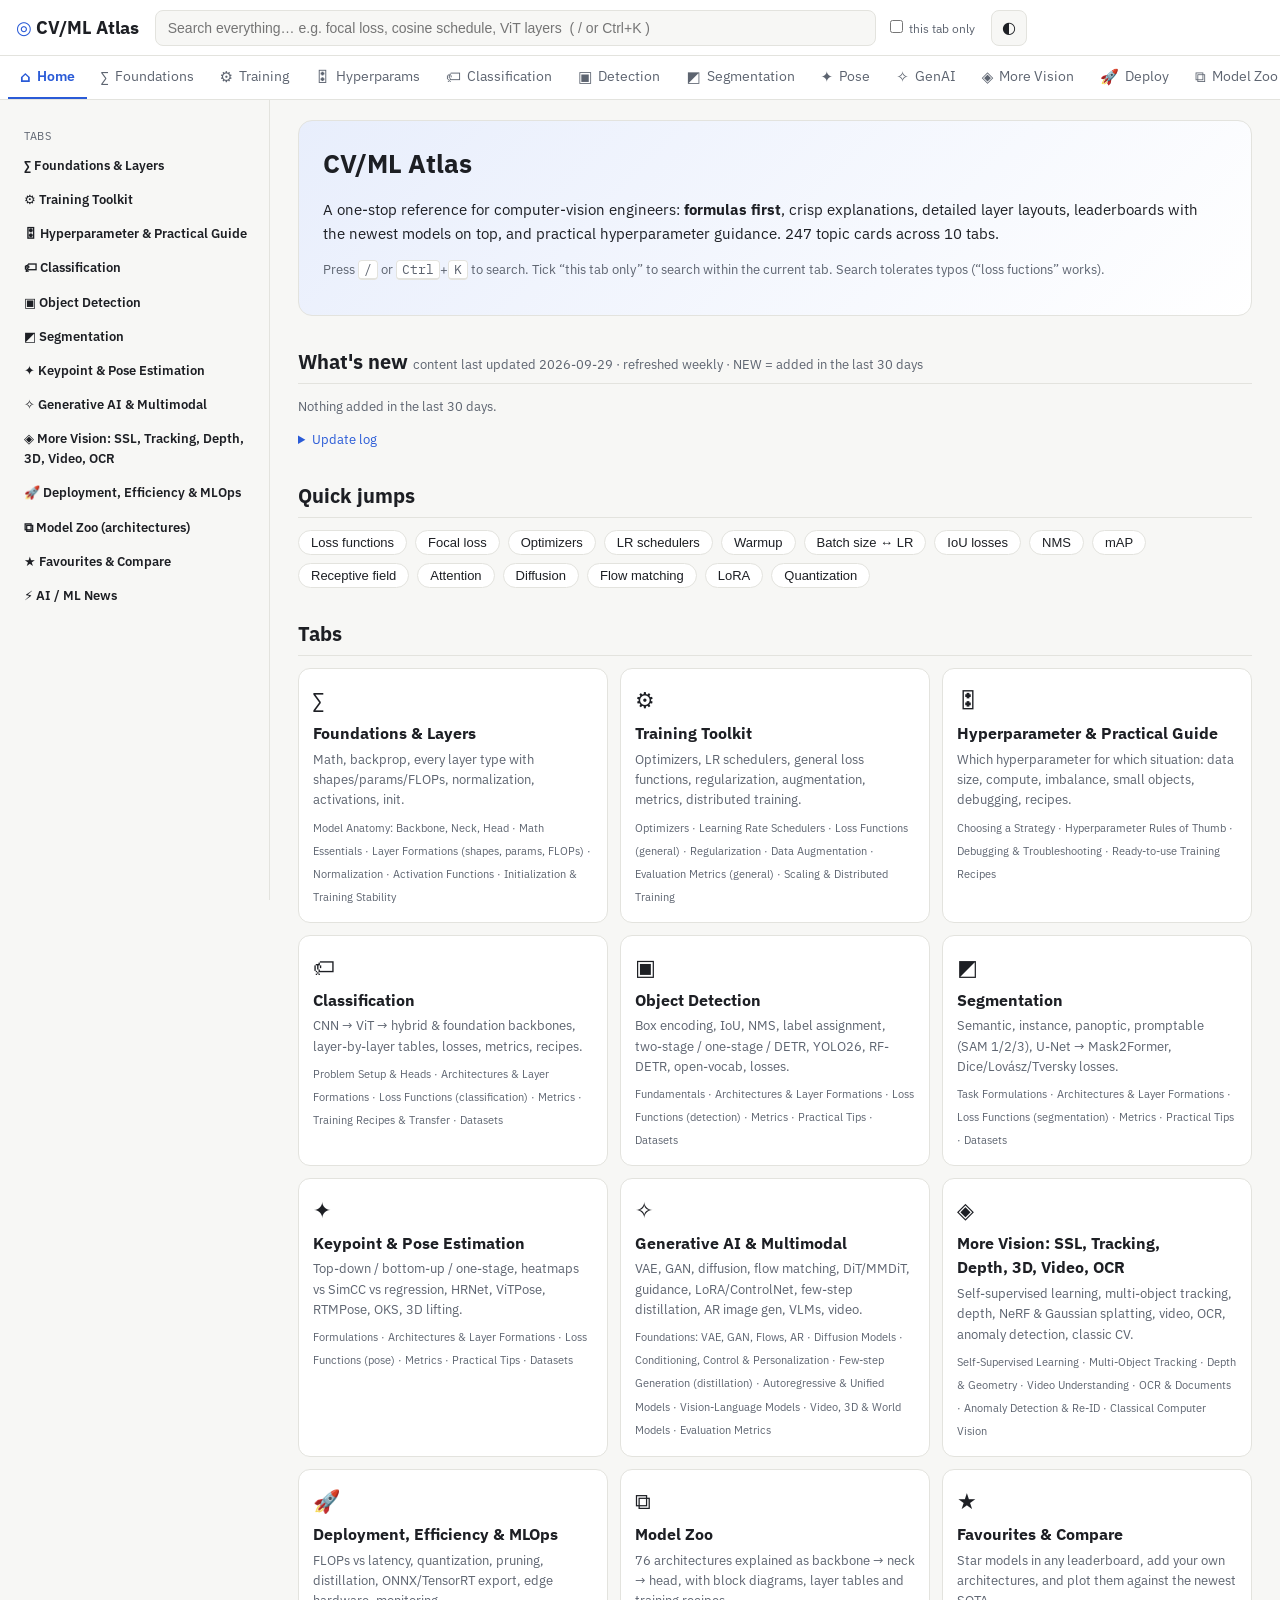
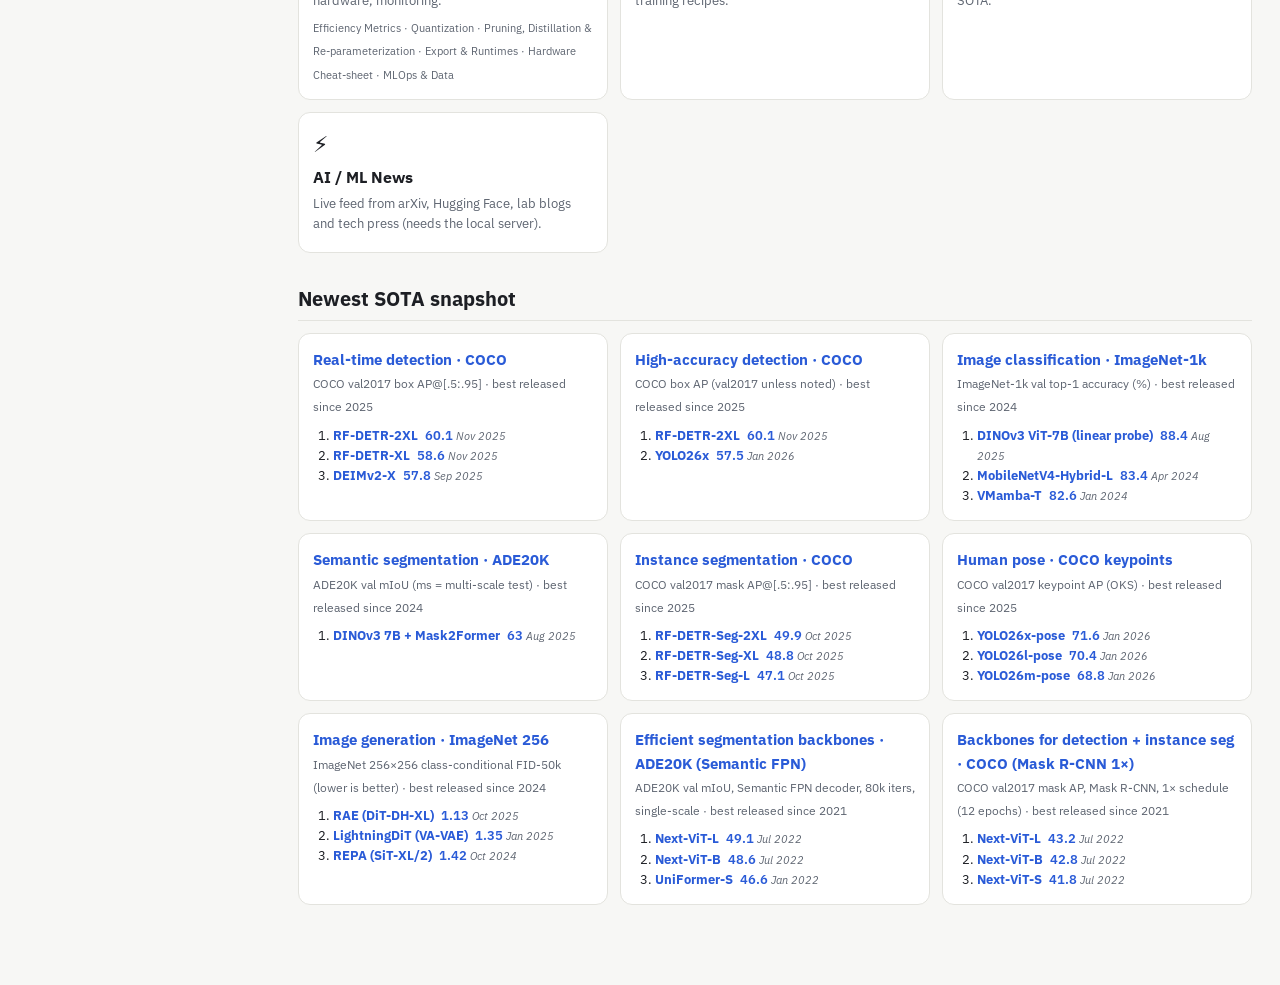
==== index.html @ bd0baba7 "Content update 202609290812" ====
<!doctype html>
<html lang="en">
<head>
<meta charset="utf-8">
<meta name="viewport" content="width=device-width, initial-scale=1">
<title>CV/ML Atlas</title>
<link rel="stylesheet" href="vendor/katex/katex.min.css">
<script defer src="vendor/katex/katex.min.js"></script>
<script defer src="vendor/katex/contrib/auto-render.min.js"></script>
<link rel="stylesheet" href="https://fonts.googleapis.com/css2?family=IBM+Plex+Mono:wght@400;500&family=IBM+Plex+Sans:wght@400;500;600;700&display=swap">
<link rel="stylesheet" href="css/style.css">
</head>
<body>
<header class="topbar">
  <button id="menuBtn" class="iconbtn menubtn" aria-label="Show sections" title="Sections">☰</button>
  <a class="brand" href="#/home"><span class="logo">◎</span> CV/ML Atlas</a>
  <div class="searchwrap">
    <input id="q" type="search" autocomplete="off" placeholder="Search everything… e.g. focal loss, cosine schedule, ViT layers  ( / or Ctrl+K )">
    <label class="scope"><input type="checkbox" id="scopeTab"> this tab only</label>
    <div id="results" class="results hidden"></div>
  </div>
  <button id="themeBtn" class="iconbtn" title="Toggle theme">◐</button>
</header>
<nav id="tabs" class="tabs"></nav>
<div class="layout">
  <aside id="toc" class="toc"></aside>
  <main id="main" class="main"></main>
</div>

<!-- content (order = tab order) -->
<script>window.CV_CONTENT_VERSION = "202609290812";</script>
<script src="js/core.js"></script>
<script src="data/foundations.js"></script>
<script src="data/training.js"></script>
<script src="data/hparams.js"></script>
<script src="data/classification.js"></script>
<script src="data/detection.js"></script>
<script src="data/segmentation.js"></script>
<script src="data/pose.js"></script>
<script src="data/genai.js"></script>
<script src="data/vision_plus.js"></script>
<script src="data/deploy.js"></script>
<script src="data/benchmarks.js"></script>
<script src="data/benchmarks_extra.js"></script>
<script src="data/arch_det.js"></script>
<script src="data/arch_seg.js"></script>
<script src="data/arch_cls.js"></script>
<script src="data/arch_pose.js"></script>
<script src="data/arch_gen.js"></script>
<script src="data/updates.js"></script>
<script src="data/news_snapshot.js"></script>
<script src="js/diagram.js"></script>
<script src="js/news_client.js"></script>
<script src="js/app.js"></script>
</body>
</html>
---- css/style.css ----
:root {
  --bg: #f7f7f5; --panel: #ffffff; --ink: #1d1f24; --muted: #5d6470; --line: #e3e3de;
  --accent: #2a5bd7; --accent-soft: #e8eefc; --gold: #c98a00; --gold-soft: #fff5d9;
  --green: #1f8a4c; --tip: #eef7f1; --tipline: #bfe0cb; --code: #f2f2ef; --flash: #fff1a8;
  --new: #2a5bd7; --old: #a9adb5; --cst: #b0428f;
  --topbar: 56px; --tabsh: 44px;
  --c-bb: #2a5bd7; --c-bb-soft: #eaf0ff; --c-nk: #1f8a4c; --c-nk-soft: #e7f6ed; --c-hd: #c2410c; --c-hd-soft: #fdeee4; --c-ot: #7c3aed; --c-ot-soft: #f1eafe;
}
@media (prefers-color-scheme: dark) {
  :root:not([data-theme="light"]) {
    color-scheme: dark;
    --bg: #111317; --panel: #191c21; --ink: #e6e7ea; --muted: #9aa1ad; --line: #2b2f37;
    --accent: #7ea2ff; --accent-soft: #1f2a44; --gold: #f2bf3a; --gold-soft: #3a3016;
    --green: #5fd18f; --tip: #15261c; --tipline: #264a34; --code: #22262d; --flash: #4a4212;
    --new: #5b82f0; --old: #5d6470; --cst: #e07cc4;
    --c-bb: #7ea2ff; --c-bb-soft: #1b2438; --c-nk: #5fd18f; --c-nk-soft: #15281d; --c-hd: #fb923c; --c-hd-soft: #2d1f14; --c-ot: #b794f6; --c-ot-soft: #251d36;
  }
}
:root[data-theme="dark"] {
  color-scheme: dark;
  --bg: #111317; --panel: #191c21; --ink: #e6e7ea; --muted: #9aa1ad; --line: #2b2f37;
  --accent: #7ea2ff; --accent-soft: #1f2a44; --gold: #f2bf3a; --gold-soft: #3a3016;
  --green: #5fd18f; --tip: #15261c; --tipline: #264a34; --code: #22262d; --flash: #4a4212;
  --new: #5b82f0; --old: #5d6470; --cst: #e07cc4;
  --c-bb: #7ea2ff; --c-bb-soft: #1b2438; --c-nk: #5fd18f; --c-nk-soft: #15281d; --c-hd: #fb923c; --c-hd-soft: #2d1f14; --c-ot: #b794f6; --c-ot-soft: #251d36;
}
* { box-sizing: border-box; }
html { scroll-padding-top: calc(var(--topbar) + var(--tabsh) + 12px); }
body { margin: 0; background: var(--bg); color: var(--ink); font: 15px/1.55 "IBM Plex Sans", system-ui, -apple-system, "Segoe UI", Roboto, sans-serif; }
h1, h2, h3 { text-wrap: balance; }
math { font-size: 1.08em; }
.f math[display="block"] { margin: 6px 0; overflow-x: auto; }
a { color: var(--accent); text-decoration: none; }
a:hover { text-decoration: underline; }
code, pre, kbd { font-family: "IBM Plex Mono", ui-monospace, "Cascadia Code", Consolas, monospace; font-size: 13px; }
td.num, .snap li span { font-variant-numeric: tabular-nums; }
kbd { border: 1px solid var(--line); border-bottom-width: 2px; border-radius: 4px; padding: 0 5px; background: var(--panel); }

/* top bar */
.topbar { position: sticky; top: env(safe-area-inset-top, 0px); z-index: 30; height: var(--topbar); display: flex; align-items: center; gap: 16px; padding: 0 16px; background: var(--panel); border-bottom: 1px solid var(--line); }
.brand { font-weight: 700; font-size: 18px; color: var(--ink); white-space: nowrap; }
.brand .logo { color: var(--accent); }
.searchwrap { position: relative; flex: 1; display: flex; align-items: center; gap: 10px; max-width: 820px; }
#q { flex: 1; height: 36px; padding: 0 12px; border: 1px solid var(--line); border-radius: 8px; background: var(--bg); color: var(--ink); font-size: 14px; }
#q:focus { outline: 2px solid var(--accent); border-color: transparent; }
.scope { font-size: 12px; color: var(--muted); white-space: nowrap; }
.iconbtn { border: 1px solid var(--line); background: var(--bg); color: var(--ink); border-radius: 8px; width: 36px; height: 36px; cursor: pointer; font-size: 16px; }
.results { position: absolute; top: 42px; left: 0; right: 0; max-height: 70vh; overflow: auto; background: var(--panel); border: 1px solid var(--line); border-radius: 10px; box-shadow: 0 12px 32px rgba(0,0,0,.18); z-index: 40; }
.hidden { display: none !important; }
.ritem { display: grid; grid-template-columns: 70px 1fr; column-gap: 10px; padding: 8px 12px; border-bottom: 1px solid var(--line); color: var(--ink); }
.ritem:hover, .ritem.sel { background: var(--accent-soft); text-decoration: none; }
.rkind { grid-row: span 3; font-size: 10px; text-transform: uppercase; letter-spacing: .05em; color: var(--muted); border: 1px solid var(--line); border-radius: 4px; height: 20px; display: flex; align-items: center; justify-content: center; margin-top: 2px; }
.k-section { color: var(--accent); border-color: var(--accent); }
.k-model, .k-board { color: var(--gold); border-color: var(--gold); }
.rtitle { font-weight: 600; }
.rpath { font-size: 12px; color: var(--muted); }
.rsnip { font-size: 12px; color: var(--muted); white-space: nowrap; overflow: hidden; text-overflow: ellipsis; }
.rnone { padding: 14px; color: var(--muted); }

/* tabs */
.tabs { position: sticky; top: var(--topbar); z-index: 20; display: flex; gap: 2px; overflow-x: auto; background: var(--panel); border-bottom: 1px solid var(--line); padding: 0 8px; height: var(--tabsh); align-items: stretch; scrollbar-width: thin; }
.tabs a { display: flex; align-items: center; gap: 6px; padding: 0 12px; color: var(--muted); white-space: nowrap; border-bottom: 2px solid transparent; font-size: 14px; }
.tabs a:hover { color: var(--ink); text-decoration: none; }
.tabs a.active { color: var(--accent); border-bottom-color: var(--accent); font-weight: 600; }
.ti { font-size: 15px; }

/* layout */
.layout { display: grid; grid-template-columns: 270px 1fr; }
.toc { position: sticky; top: calc(var(--topbar) + var(--tabsh)); height: calc(100vh - var(--topbar) - var(--tabsh)); overflow: auto; padding: 14px 10px 40px 16px; border-right: 1px solid var(--line); font-size: 13px; }
.toc a { display: block; padding: 3px 8px; border-radius: 6px; color: var(--muted); }
.toc a:hover { background: var(--accent-soft); text-decoration: none; color: var(--ink); }
.toc a.active { background: var(--accent-soft); color: var(--accent); }
.toc-sec { font-weight: 600; color: var(--ink) !important; margin-top: 8px; }
.toc-it { padding-left: 18px !important; }
.toc-h { font-size: 11px; text-transform: uppercase; letter-spacing: .06em; color: var(--muted); margin: 14px 8px 4px; }
.tabfilter { width: 100%; padding: 7px 10px; border: 1px solid var(--line); border-radius: 8px; background: var(--panel); color: var(--ink); margin-bottom: 6px; }
.main { padding: 20px 28px 80px; min-width: 0; max-width: 1400px; }
.hide { display: none !important; }

/* headings */
.tabhead h1, .hero h1 { margin: 0 0 6px; font-size: 26px; }
.tabhead p { color: var(--muted); max-width: 900px; margin: 0 0 10px; }
.sec h2, .board h2, .main > h2 { font-size: 20px; margin: 30px 0 12px; padding-bottom: 6px; border-bottom: 1px solid var(--line); }
.board h2 small { font-size: 12px; color: var(--muted); font-weight: 400; margin-left: 8px; }
.secintro { color: var(--muted); margin-top: -4px; }
.note { color: var(--muted); font-size: 13px; }

/* cards */
.cards { display: grid; grid-template-columns: repeat(auto-fill, minmax(460px, 1fr)); gap: 14px; }
.card { background: var(--panel); border: 1px solid var(--line); border-radius: 12px; padding: 14px 16px; min-width: 0; overflow: hidden; }
.card.wide { grid-column: 1 / -1; }
.k-arch { color: var(--c-ot); border-color: var(--c-ot); }
.card header { display: flex; align-items: center; gap: 8px; }
.card h3 { margin: 0; font-size: 16px; flex: 1; }
.plink { color: var(--muted); font-size: 13px; }
.star { background: none; border: none; cursor: pointer; font-size: 17px; color: var(--muted); padding: 0 2px; }
.star.on { color: var(--gold); }
.tags { margin: 6px 0 2px; display: flex; flex-wrap: wrap; gap: 4px; }
.tags span { font-size: 11px; padding: 1px 7px; border-radius: 10px; background: var(--accent-soft); color: var(--accent); }
.sum { margin: 8px 0; }
.f { overflow-x: auto; overflow-y: hidden; padding: 2px 0; }
.f .katex-display { margin: 6px 0; }
.body { font-size: 14px; }
.body ul, .body ol { padding-left: 20px; margin: 6px 0; }
.body p { margin: 6px 0; }
.tip { margin-top: 10px; background: var(--tip); border: 1px solid var(--tipline); border-radius: 8px; padding: 8px 10px; font-size: 13.5px; }
.tip b:first-child { color: var(--green); margin-right: 4px; }
details.code { margin-top: 10px; }
details.code summary { cursor: pointer; color: var(--accent); font-size: 13px; }
pre { background: var(--code); padding: 10px 12px; border-radius: 8px; overflow: auto; margin: 6px 0 0; }
.body code { background: var(--code); padding: 1px 4px; border-radius: 4px; }
.flash { animation: flash 2.2s ease-out; }
@keyframes flash { 0%, 30% { background: var(--flash); } 100% { background: inherit; } }
.card.flash { box-shadow: 0 0 0 2px var(--gold); }

/* tables */
.tblwrap { overflow-x: auto; margin: 8px 0; }
table { border-collapse: collapse; width: 100%; font-size: 13px; }
th, td { padding: 5px 8px; border-bottom: 1px solid var(--line); text-align: left; vertical-align: top; }
th { background: var(--code); font-weight: 600; white-space: nowrap; }
td.num, th.num { text-align: right; font-variant-numeric: tabular-nums; }
table.lb th[data-k] { cursor: pointer; user-select: none; }
table.lb th[data-dir="desc"]::after { content: " ▼"; font-size: 10px; }
table.lb th[data-dir="asc"]::after { content: " ▲"; font-size: 10px; }
table.lb, table.cmp { background: var(--panel); }
tr.fav td { background: var(--gold-soft); }
td.nt { color: var(--muted); font-size: 12px; min-width: 200px; }
.new { font-size: 10px; background: var(--new); color: #fff; border-radius: 4px; padding: 0 4px; vertical-align: 1px; }
.upd { font-size: 10px; background: var(--green); color: #fff; border-radius: 4px; padding: 0 4px; vertical-align: 2px; }
.card h3 .new { vertical-align: 2px; }
.cardfoot { margin-top: 8px; font-size: 11px; color: var(--muted); }
.nb { margin-left: 5px; background: var(--new); color: #fff; font-size: 10px; border-radius: 8px; padding: 0 5px; line-height: 15px; }
tr.isnew td:nth-child(2) { box-shadow: inset 3px 0 0 var(--new); }
.nowrap { white-space: nowrap; }
a.src { font-size: 12px; }
.fresh { list-style: none; padding: 0; margin: 6px 0; display: grid; gap: 4px; }
.fresh li { font-size: 14px; }
.fresh em, .log em { color: var(--muted); font-size: 12px; font-style: normal; margin-right: 4px; }
.fresh small { color: var(--muted); }
details.log summary { cursor: pointer; color: var(--accent); font-size: 13px; margin-top: 6px; }
.main > h2 small { font-weight: 400; }
.banner { position: fixed; left: 50%; transform: translateX(-50%); bottom: calc(16px + env(safe-area-inset-bottom, 0px)); z-index: 50;
  background: var(--panel); color: var(--ink); border: 1px solid var(--line); border-radius: 12px; box-shadow: 0 10px 30px rgba(0,0,0,.25);
  padding: 10px 14px; display: flex; gap: 10px; align-items: center; flex-wrap: wrap; max-width: calc(100% - 32px); font-size: 14px; }
.banner .btn { padding: 5px 12px; }
.banner[hidden] { display: none; }
/* diagrams */
.dgwrap { overflow-x: auto; margin: 10px 0; padding-bottom: 4px; }
.dgrow { display: flex; flex-wrap: wrap; gap: 18px; align-items: flex-start; }
.dgrow > div { overflow-x: auto; max-width: 100%; }
svg.dg { display: block; max-width: none; font-family: "IBM Plex Sans", system-ui, sans-serif; }
.dg-box { fill: var(--dg-fill); stroke: var(--dg-stroke); stroke-width: 1.4; }
.dg-blk { fill: var(--panel); stroke: var(--dg-stroke); stroke-width: 1; }
.dg-lab { font-size: 9.5px; font-weight: 700; letter-spacing: .08em; fill: var(--dg-stroke); }
.dg-t { font-size: 12.5px; font-weight: 600; fill: var(--ink); }
.dg-d { font-size: 11px; fill: var(--muted); }
.dg-b { font-size: 11px; fill: var(--ink); }
.dg-o { font-size: 10.5px; fill: var(--muted); font-style: italic; }
.dg-arrow, .dg-skip { stroke: var(--muted); stroke-width: 1.4; fill: none; }
.dg-skip { stroke-dasharray: 4 3; }
.dg-ah { fill: var(--muted); }
.dg-input, .dg-output { --dg-fill: var(--code); --dg-stroke: var(--muted); }
.dg-backbone { --dg-fill: var(--c-bb-soft); --dg-stroke: var(--c-bb); }
.dg-neck, .dg-encoder { --dg-fill: var(--c-nk-soft); --dg-stroke: var(--c-nk); }
.dg-head, .dg-decoder { --dg-fill: var(--c-hd-soft); --dg-stroke: var(--c-hd); }
.dg-other, .dg-loss { --dg-fill: var(--c-ot-soft); --dg-stroke: var(--c-ot); }
.dg-note { font-size: 12px; color: var(--muted); margin: 4px 0 0; max-width: 460px; }
.role { display: inline-block; font-size: 11px; font-weight: 700; letter-spacing: .05em; padding: 1px 7px; border-radius: 4px; color: #fff; }
.role.bb { background: var(--c-bb); } .role.nk { background: var(--c-nk); } .role.hd { background: var(--c-hd); } .role.ot { background: var(--c-ot); }

/* architecture pages */
.archhead { display: flex; flex-wrap: wrap; align-items: baseline; gap: 6px 14px; }
.archhead h1 { margin: 0; }
.archmeta { color: var(--muted); font-size: 13px; display: flex; flex-wrap: wrap; gap: 4px 14px; }
.anat { display: grid; grid-template-columns: repeat(auto-fit, minmax(220px, 1fr)); gap: 10px; margin: 14px 0; }
.anat div { background: var(--panel); border: 1px solid var(--line); border-radius: 10px; padding: 10px 12px; font-size: 13.5px; }
.anat div b { display: block; margin-bottom: 4px; }
.archsec { background: var(--panel); border: 1px solid var(--line); border-radius: 12px; padding: 4px 16px 12px; margin-top: 14px; }
.archsec h2 { font-size: 17px; margin: 12px 0 8px; border: none; padding: 0; }
.archsec p, .archsec li { max-width: 900px; }
.crumb { font-size: 13px; margin-bottom: 8px; display: inline-block; }
.zoo { display: grid; grid-template-columns: repeat(auto-fill, minmax(250px, 1fr)); gap: 10px; }
.zoo a { display: block; background: var(--panel); border: 1px solid var(--line); border-radius: 10px; padding: 10px 12px; color: var(--ink); }
.zoo a:hover { border-color: var(--accent); text-decoration: none; }
.zoo a small { color: var(--muted); display: block; font-size: 12px; }
.zoo a span { font-size: 12.5px; color: var(--muted); }
table.lb td a.mlink { color: var(--ink); text-decoration: underline; text-decoration-color: var(--line); text-underline-offset: 3px; }
table.lb td a.mlink:hover { color: var(--accent); text-decoration-color: var(--accent); }
details.gloss { font-size: 13px; margin: 6px 0 4px; }
details.gloss summary { cursor: pointer; color: var(--accent); }
details.gloss dl { display: grid; grid-template-columns: max-content 1fr; gap: 3px 12px; margin: 8px 0; }
details.gloss dt { font-weight: 600; }
details.gloss dd { margin: 0; color: var(--muted); }
.cst { font-size: 10px; background: var(--cst); color: #fff; border-radius: 4px; padding: 0 4px; }
.board { background: var(--panel); border: 1px solid var(--line); border-radius: 12px; padding: 0 14px 10px; margin-top: 16px; }
.board h2 { border: none; margin-top: 14px; }

/* home */
.hero { background: linear-gradient(135deg, var(--accent-soft), var(--panel)); border: 1px solid var(--line); border-radius: 14px; padding: 22px 24px; }
.hero p { max-width: 900px; }
.kbd { color: var(--muted); font-size: 13px; }
.grid { display: grid; grid-template-columns: repeat(auto-fill, minmax(260px, 1fr)); gap: 12px; }
.tile, .snap { display: block; background: var(--panel); border: 1px solid var(--line); border-radius: 12px; padding: 14px; color: var(--ink); }
.tile:hover { border-color: var(--accent); text-decoration: none; }
.tile .big { font-size: 22px; }
.tile h3 { margin: 4px 0; font-size: 16px; }
.tile p { margin: 4px 0; font-size: 13px; color: var(--muted); }
.tile small { font-size: 11px; color: var(--muted); }
.snap h4 { margin: 0; }
.snap small { color: var(--muted); font-size: 12px; }
.snap ol { margin: 8px 0 0; padding-left: 20px; font-size: 13px; }
.snap li span { color: var(--accent); font-weight: 600; margin-left: 4px; }
.snap li em { color: var(--muted); font-size: 11px; }
.chips { display: flex; flex-wrap: wrap; gap: 8px; }
.chip { border: 1px solid var(--line); background: var(--panel); color: var(--ink); border-radius: 16px; padding: 4px 12px; cursor: pointer; font-size: 13px; }
.chip:hover { border-color: var(--accent); text-decoration: none; }
.chip small { color: var(--muted); }

/* compare */
.cmpbar { display: flex; flex-wrap: wrap; gap: 16px; align-items: center; margin: 10px 0; font-size: 13px; }
.cmpbar select { margin-left: 6px; padding: 4px 6px; background: var(--panel); color: var(--ink); border: 1px solid var(--line); border-radius: 6px; }
.legend { color: var(--muted); display: flex; align-items: center; gap: 6px; }
.lg { display: inline-block; width: 10px; height: 10px; border-radius: 50%; margin-left: 8px; }
.lg.fav { background: var(--gold); } .lg.new { background: var(--new); } .lg.old { background: var(--old); } .lg.cst { background: var(--cst); }
.chart { background: var(--panel); border: 1px solid var(--line); border-radius: 12px; padding: 8px; }
.scatter { width: 100%; height: auto; }
.scatter .grid { stroke: var(--line); }
.scatter .ax, .scatter .axl { fill: var(--muted); font-size: 11px; }
.scatter text { fill: var(--ink); font-size: 11px; }
.pt.old circle { fill: var(--old); } .pt.new circle { fill: var(--new); } .pt.fav circle { fill: var(--gold); stroke: var(--ink); } .pt.cst circle { fill: var(--cst); stroke: var(--ink); }
.pt.old text { display: none; }
.bar { height: 4px; background: var(--line); border-radius: 2px; margin-top: 3px; min-width: 90px; }
.bar i { display: block; height: 100%; background: var(--accent); border-radius: 2px; }
tr.fav .bar i { background: var(--gold); }
.delta { font-size: 11px; color: var(--muted); }
.addform { display: flex; flex-wrap: wrap; gap: 8px; }
.addform input { padding: 7px 9px; border: 1px solid var(--line); border-radius: 6px; background: var(--panel); color: var(--ink); width: 150px; }
.addform input[name="n"], .addform input[name="notes"] { width: 240px; }
.addform button, .btn { padding: 7px 14px; border-radius: 6px; border: 1px solid var(--accent); background: var(--accent); color: #fff; cursor: pointer; }
.del { font-size: 11px; border: 1px solid var(--line); background: none; color: var(--muted); border-radius: 4px; cursor: pointer; }

/* news */
.news { display: grid; gap: 10px; margin-top: 12px; }
.newsitem { background: var(--panel); border: 1px solid var(--line); border-radius: 10px; padding: 10px 14px; }
.newsitem h3 { margin: 0 0 4px; font-size: 15px; }
.newsitem p { margin: 4px 0 0; font-size: 13px; color: var(--muted); }
.meta { font-size: 12px; color: var(--muted); display: flex; gap: 8px; flex-wrap: wrap; }
.meta .src { color: var(--accent); font-weight: 600; }
.meta .cat { border: 1px solid var(--line); border-radius: 8px; padding: 0 6px; }

.menubtn { display: none; flex: none; }
@media (max-width: 900px) {
  .layout { grid-template-columns: 1fr; }
  .menubtn { display: block; }
  .topbar { gap: 8px; padding: 0 10px; }
  .toc { position: fixed; left: 0; top: calc(var(--topbar) + var(--tabsh) + env(safe-area-inset-top, 0px)); z-index: 25; width: min(84vw, 320px);
    background: var(--panel); box-shadow: 4px 0 24px rgba(0,0,0,.25); transform: translateX(-105%); transition: transform .2s ease; }
  body.toc-open .toc { transform: none; }
  .hero { padding: 16px; }
  .tabhead h1, .hero h1 { font-size: 22px; }
  .card { padding: 12px; }
  .cmpbar { gap: 10px; }
  .addform input, .addform input[name="n"], .addform input[name="notes"] { width: 100%; }
}
@media (prefers-reduced-motion: reduce) { .toc { transition: none; } .flash { animation: none; } }
@media (max-width: 900px) {
  .main { padding: 14px 16px 60px; }
  .cards { grid-template-columns: 1fr; }
  .scope { display: none; }
  .brand { font-size: 0; } .brand .logo { font-size: 20px; }
}
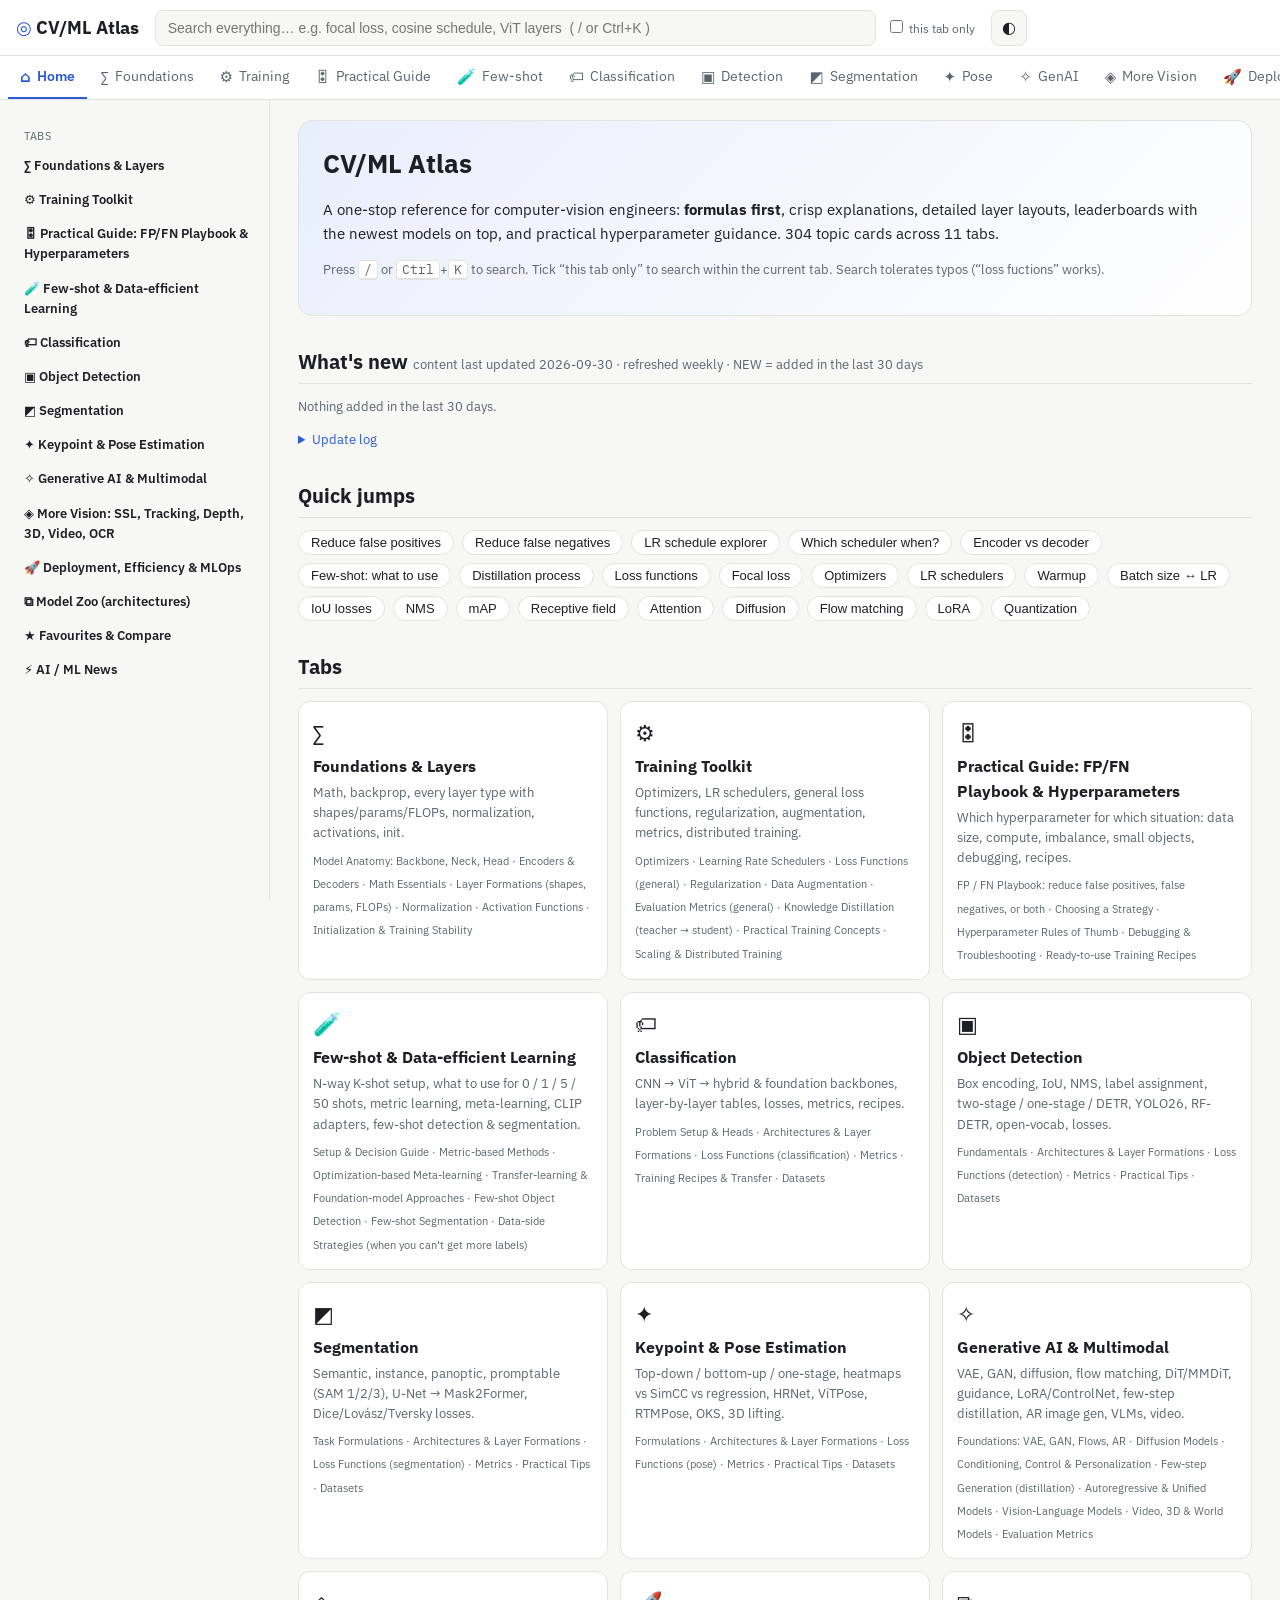
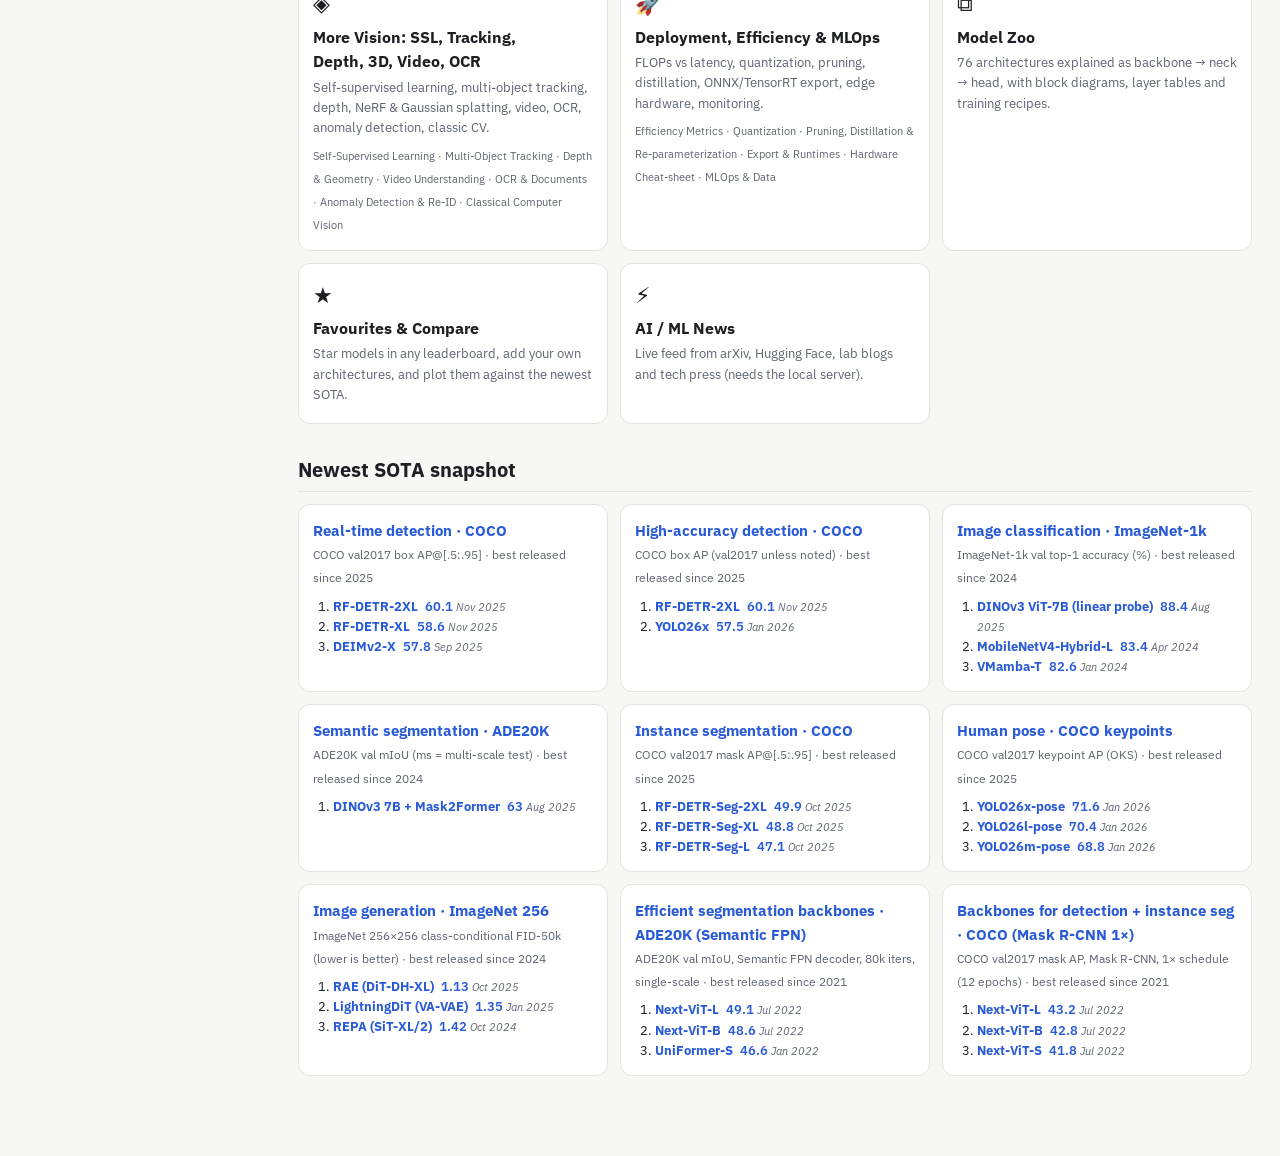
==== commit 6668d5cf: "Content update 202609300525" ====
--- a/index.html
+++ b/index.html
@@ -1,56 +1,58 @@
-<!doctype html>
-<html lang="en">
-<head>
-<meta charset="utf-8">
-<meta name="viewport" content="width=device-width, initial-scale=1">
-<title>CV/ML Atlas</title>
-<link rel="stylesheet" href="vendor/katex/katex.min.css">
-<script defer src="vendor/katex/katex.min.js"></script>
-<script defer src="vendor/katex/contrib/auto-render.min.js"></script>
-<link rel="stylesheet" href="https://fonts.googleapis.com/css2?family=IBM+Plex+Mono:wght@400;500&family=IBM+Plex+Sans:wght@400;500;600;700&display=swap">
-<link rel="stylesheet" href="css/style.css">
-</head>
-<body>
-<header class="topbar">
-  <button id="menuBtn" class="iconbtn menubtn" aria-label="Show sections" title="Sections">☰</button>
-  <a class="brand" href="#/home"><span class="logo">◎</span> CV/ML Atlas</a>
-  <div class="searchwrap">
-    <input id="q" type="search" autocomplete="off" placeholder="Search everything… e.g. focal loss, cosine schedule, ViT layers  ( / or Ctrl+K )">
-    <label class="scope"><input type="checkbox" id="scopeTab"> this tab only</label>
-    <div id="results" class="results hidden"></div>
-  </div>
-  <button id="themeBtn" class="iconbtn" title="Toggle theme">◐</button>
-</header>
-<nav id="tabs" class="tabs"></nav>
-<div class="layout">
-  <aside id="toc" class="toc"></aside>
-  <main id="main" class="main"></main>
-</div>
-
-<!-- content (order = tab order) -->
-<script>window.CV_CONTENT_VERSION = "202609290812";</script>
-<script src="js/core.js"></script>
-<script src="data/foundations.js"></script>
-<script src="data/training.js"></script>
-<script src="data/hparams.js"></script>
-<script src="data/classification.js"></script>
-<script src="data/detection.js"></script>
-<script src="data/segmentation.js"></script>
-<script src="data/pose.js"></script>
-<script src="data/genai.js"></script>
-<script src="data/vision_plus.js"></script>
-<script src="data/deploy.js"></script>
-<script src="data/benchmarks.js"></script>
-<script src="data/benchmarks_extra.js"></script>
-<script src="data/arch_det.js"></script>
-<script src="data/arch_seg.js"></script>
-<script src="data/arch_cls.js"></script>
-<script src="data/arch_pose.js"></script>
-<script src="data/arch_gen.js"></script>
-<script src="data/updates.js"></script>
-<script src="data/news_snapshot.js"></script>
-<script src="js/diagram.js"></script>
-<script src="js/news_client.js"></script>
-<script src="js/app.js"></script>
-</body>
-</html>
+<!doctype html>
+<html lang="en">
+<head>
+<meta charset="utf-8">
+<meta name="viewport" content="width=device-width, initial-scale=1">
+<title>CV/ML Atlas</title>
+<link rel="stylesheet" href="vendor/katex/katex.min.css">
+<script defer src="vendor/katex/katex.min.js"></script>
+<script defer src="vendor/katex/contrib/auto-render.min.js"></script>
+<link rel="stylesheet" href="https://fonts.googleapis.com/css2?family=IBM+Plex+Mono:wght@400;500&family=IBM+Plex+Sans:wght@400;500;600;700&display=swap">
+<link rel="stylesheet" href="css/style.css">
+</head>
+<body>
+<header class="topbar">
+  <button id="menuBtn" class="iconbtn menubtn" aria-label="Show sections" title="Sections">☰</button>
+  <a class="brand" href="#/home"><span class="logo">◎</span> CV/ML Atlas</a>
+  <div class="searchwrap">
+    <input id="q" type="search" autocomplete="off" placeholder="Search everything… e.g. focal loss, cosine schedule, ViT layers  ( / or Ctrl+K )">
+    <label class="scope"><input type="checkbox" id="scopeTab"> this tab only</label>
+    <div id="results" class="results hidden"></div>
+  </div>
+  <button id="themeBtn" class="iconbtn" title="Toggle theme">◐</button>
+</header>
+<nav id="tabs" class="tabs"></nav>
+<div class="layout">
+  <aside id="toc" class="toc"></aside>
+  <main id="main" class="main"></main>
+</div>
+
+<!-- content (order = tab order) -->
+<script>window.CV_CONTENT_VERSION = "202609300525";</script>
+<script src="js/core.js"></script>
+<script src="data/foundations.js"></script>
+<script src="data/training.js"></script>
+<script src="data/hparams.js"></script>
+<script src="data/fewshot.js"></script>
+<script src="data/classification.js"></script>
+<script src="data/detection.js"></script>
+<script src="data/segmentation.js"></script>
+<script src="data/pose.js"></script>
+<script src="data/genai.js"></script>
+<script src="data/vision_plus.js"></script>
+<script src="data/deploy.js"></script>
+<script src="data/benchmarks.js"></script>
+<script src="data/benchmarks_extra.js"></script>
+<script src="data/arch_det.js"></script>
+<script src="data/arch_seg.js"></script>
+<script src="data/arch_cls.js"></script>
+<script src="data/arch_pose.js"></script>
+<script src="data/arch_gen.js"></script>
+<script src="data/updates.js"></script>
+<script src="data/news_snapshot.js"></script>
+<script src="js/diagram.js"></script>
+<script src="js/widgets.js"></script>
+<script src="js/news_client.js"></script>
+<script src="js/app.js"></script>
+</body>
+</html>
--- a/css/style.css
+++ b/css/style.css
@@ -144,6 +144,24 @@
   padding: 10px 14px; display: flex; gap: 10px; align-items: center; flex-wrap: wrap; max-width: calc(100% - 32px); font-size: 14px; }
 .banner .btn { padding: 5px 12px; }
 .banner[hidden] { display: none; }
+/* widgets */
+.widget { margin-top: 10px; }
+.lrmini { max-width: 340px; }
+svg.lrsvg { width: 100%; height: auto; display: block; }
+.lrsvg .g { stroke: var(--line); }
+.lrsvg .a { fill: var(--accent-soft); }
+.lrsvg .c { fill: none; stroke: var(--accent); stroke-width: 2; }
+.lrsvg text { fill: var(--muted); font-size: 9px; }
+.wform { display: flex; flex-wrap: wrap; gap: 8px 12px; align-items: flex-end; margin-bottom: 8px; font-size: 12.5px; color: var(--muted); }
+.wform label { display: flex; flex-direction: column; gap: 3px; }
+.wform input, .wform select { padding: 5px 7px; border: 1px solid var(--line); border-radius: 6px; background: var(--panel); color: var(--ink); font-size: 13px; min-width: 0; }
+.wform input[type="number"] { width: 110px; }
+.wout .lrsvg { max-width: 620px; }
+ol.play { padding-left: 20px; margin: 6px 0; }
+ol.play > li { margin: 8px 0; }
+ol.play ul { list-style: none; padding-left: 0; margin: 4px 0 0; display: grid; gap: 5px; }
+.ptag { display: inline-block; font-size: 10px; font-weight: 700; border-radius: 4px; padding: 0 5px; color: #fff; vertical-align: 1px; }
+.p-fp { background: var(--c-hd); } .p-fn { background: var(--c-bb); } .p-both { background: var(--c-ot); } .p-loc { background: var(--c-nk); }
 /* diagrams */
 .dgwrap { overflow-x: auto; margin: 10px 0; padding-bottom: 4px; }
 .dgrow { display: flex; flex-wrap: wrap; gap: 18px; align-items: flex-start; }
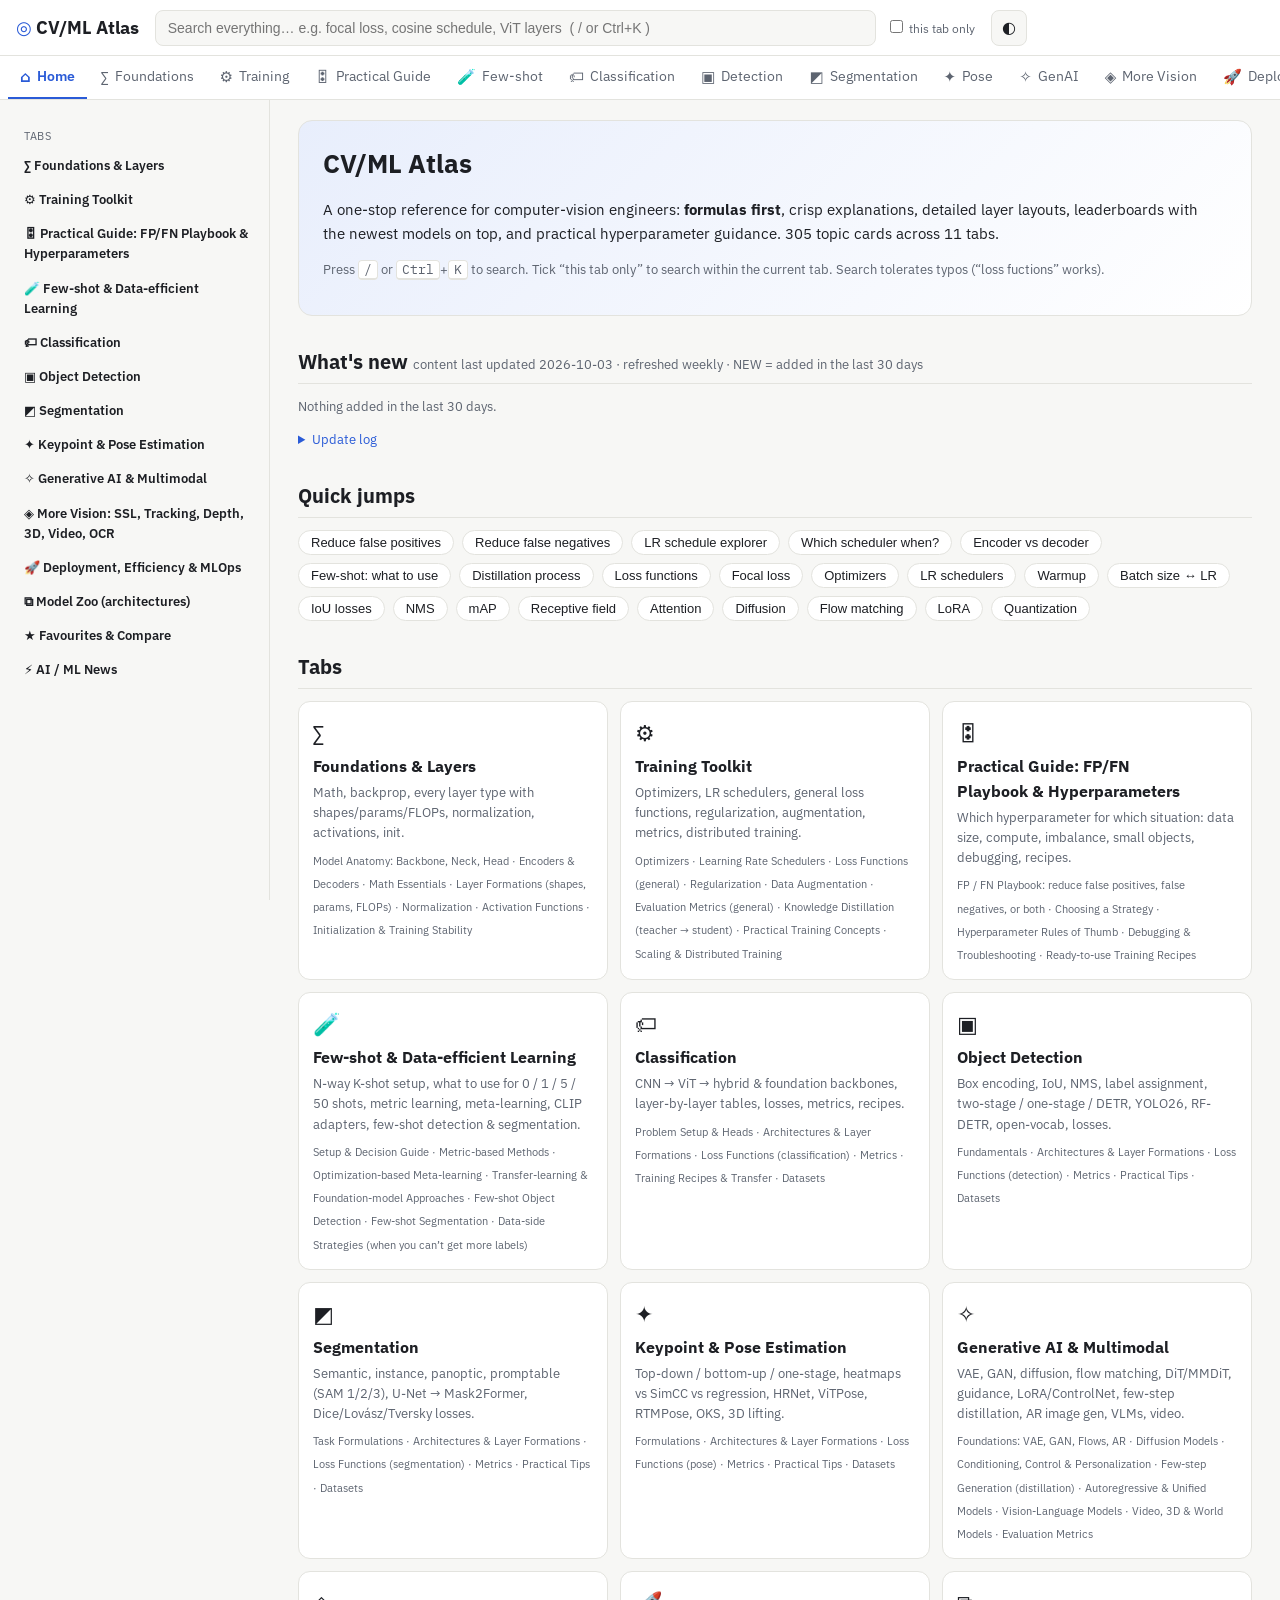
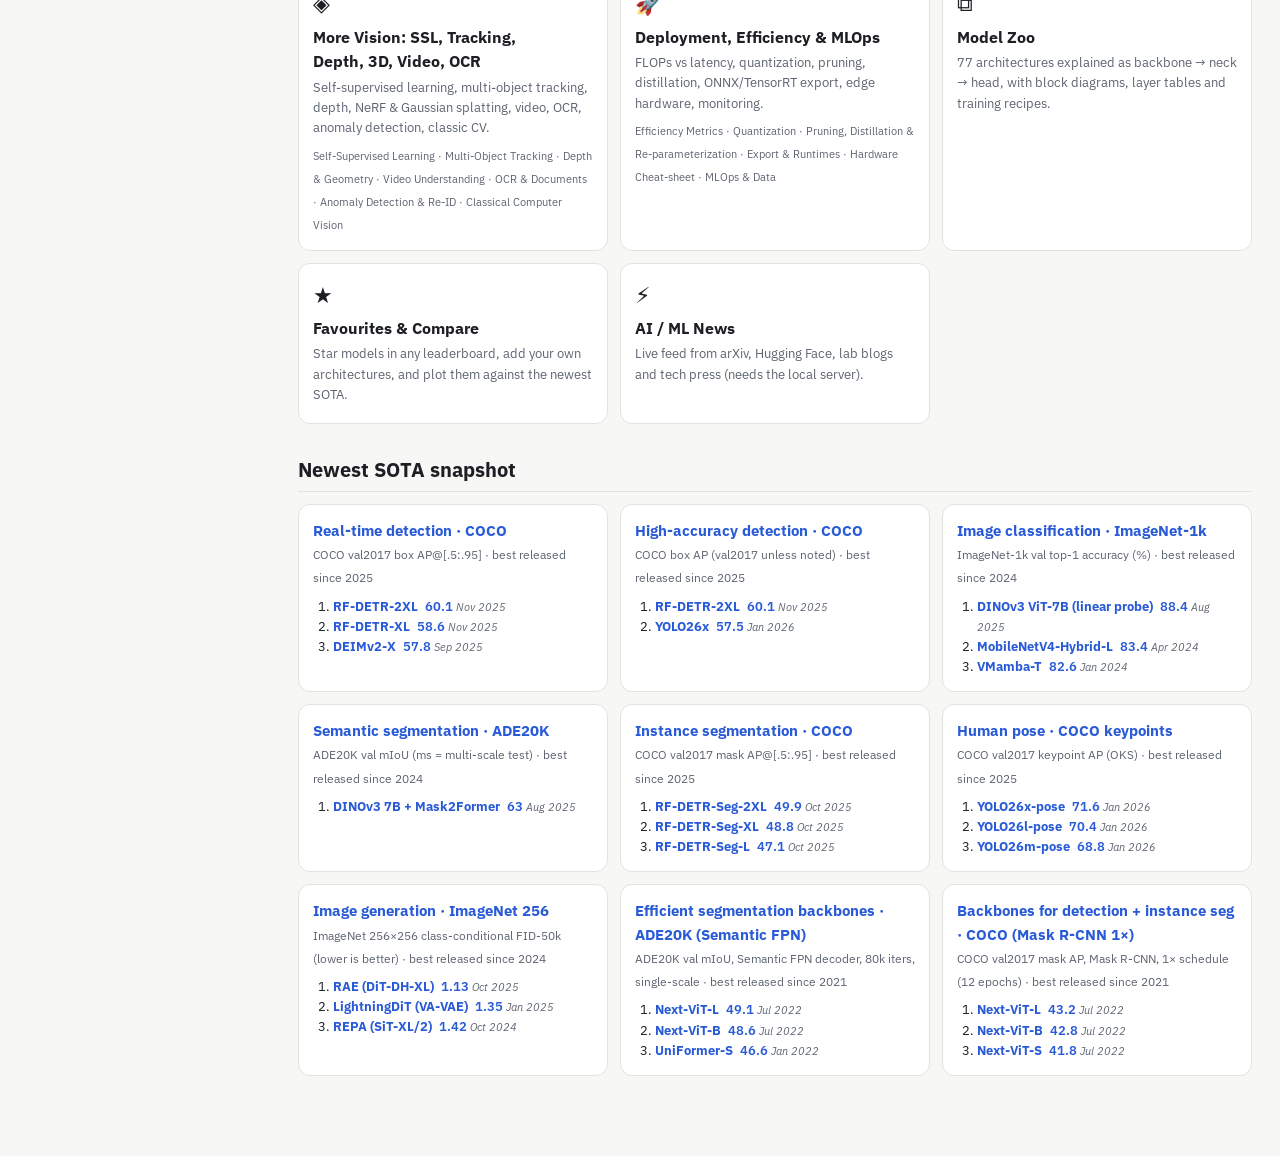
==== commit 951b392c: "Content update 202610031618" ====
--- a/index.html
+++ b/index.html
@@ -28,7 +28,7 @@
 </div>
 
 <!-- content (order = tab order) -->
-<script>window.CV_CONTENT_VERSION = "202609300525";</script>
+<script>window.CV_CONTENT_VERSION = "202610031618";</script>
 <script src="js/core.js"></script>
 <script src="data/foundations.js"></script>
 <script src="data/training.js"></script>
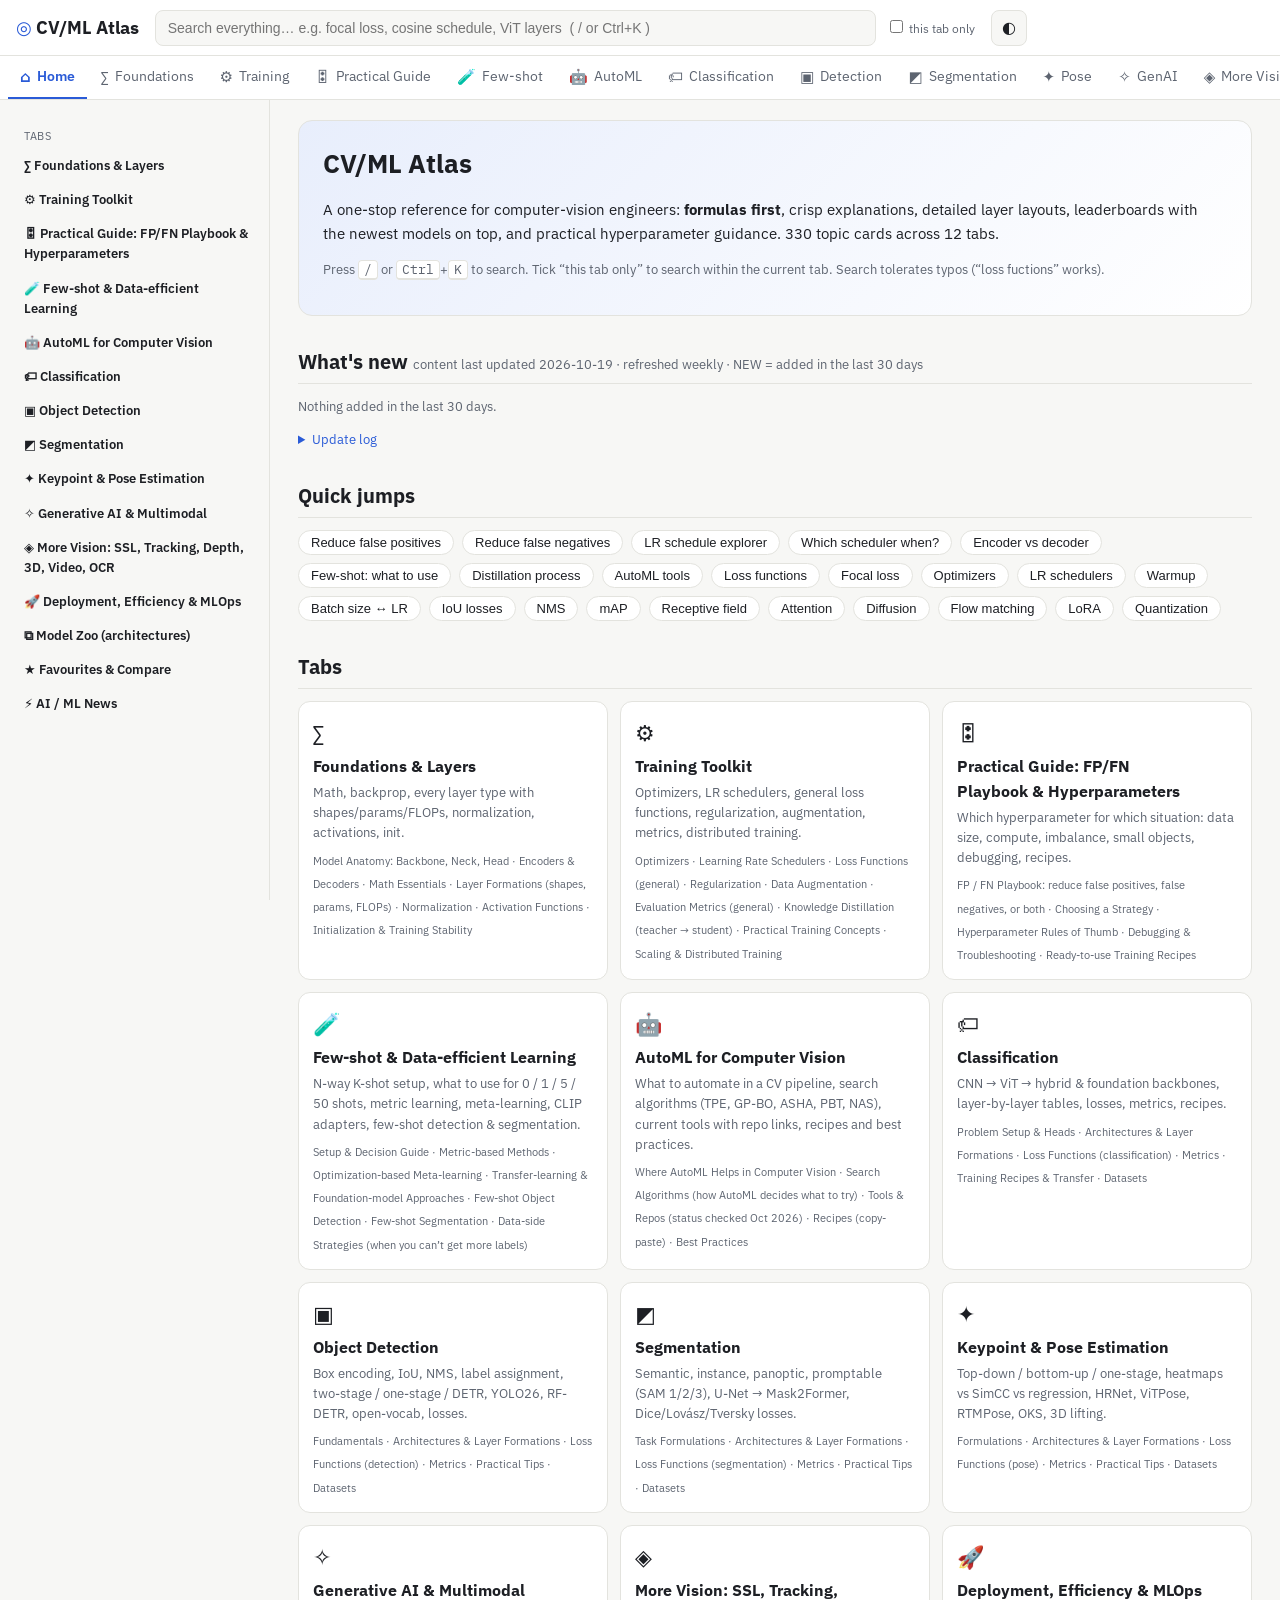
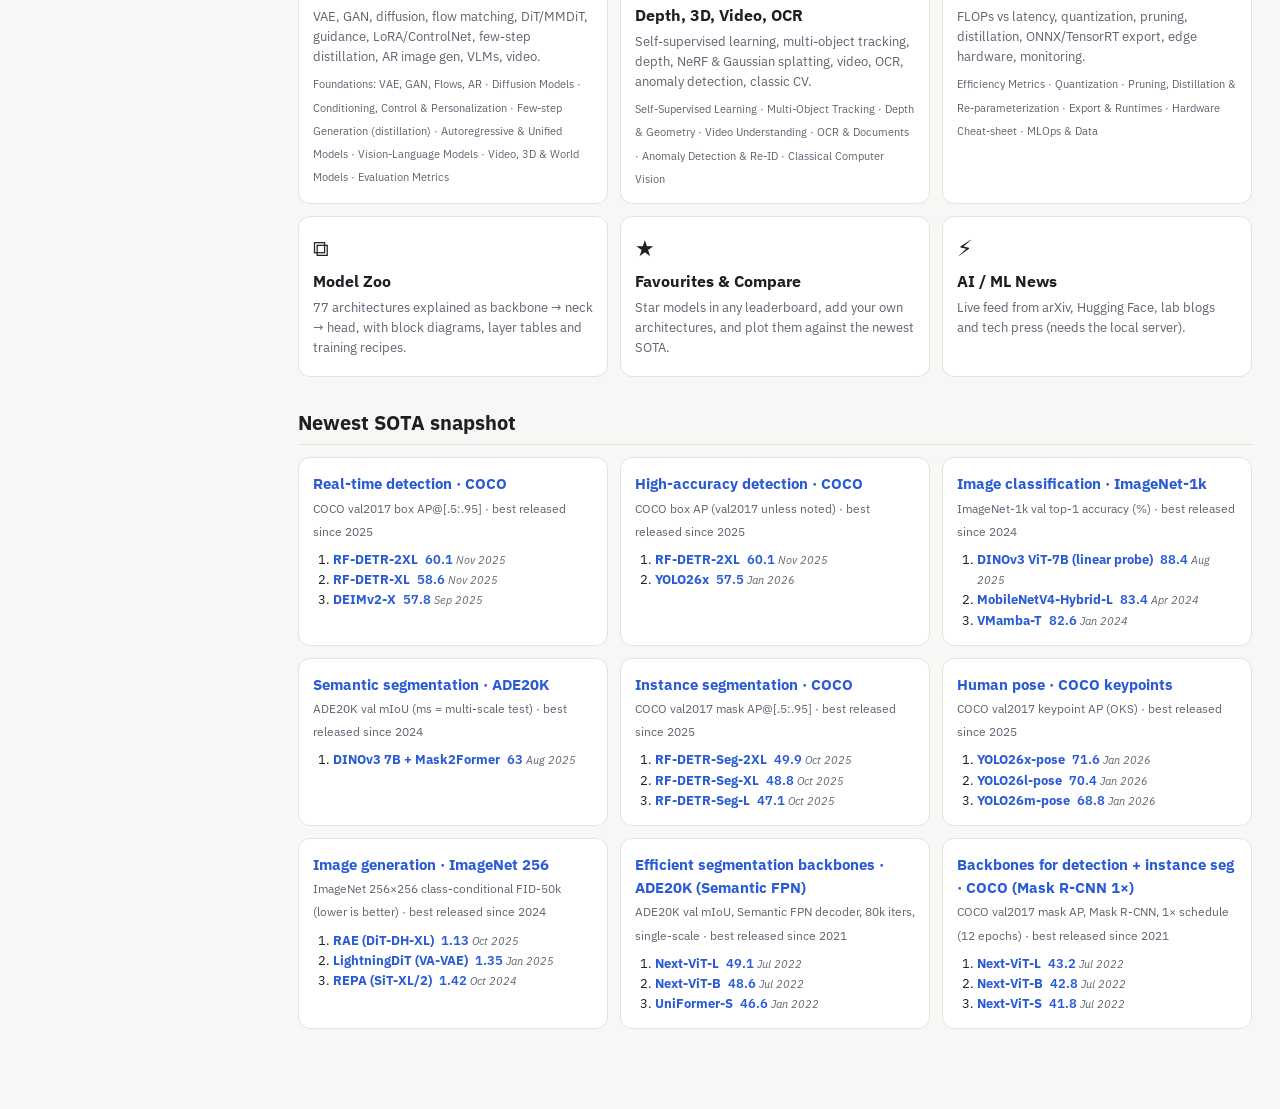
==== commit d233b454: "Content update 202610191723" ====
--- a/index.html
+++ b/index.html
@@ -28,12 +28,13 @@
 </div>
 
 <!-- content (order = tab order) -->
-<script>window.CV_CONTENT_VERSION = "202610031618";</script>
+<script>window.CV_CONTENT_VERSION = "202610191723";</script>
 <script src="js/core.js"></script>
 <script src="data/foundations.js"></script>
 <script src="data/training.js"></script>
 <script src="data/hparams.js"></script>
 <script src="data/fewshot.js"></script>
+<script src="data/automl.js"></script>
 <script src="data/classification.js"></script>
 <script src="data/detection.js"></script>
 <script src="data/segmentation.js"></script>
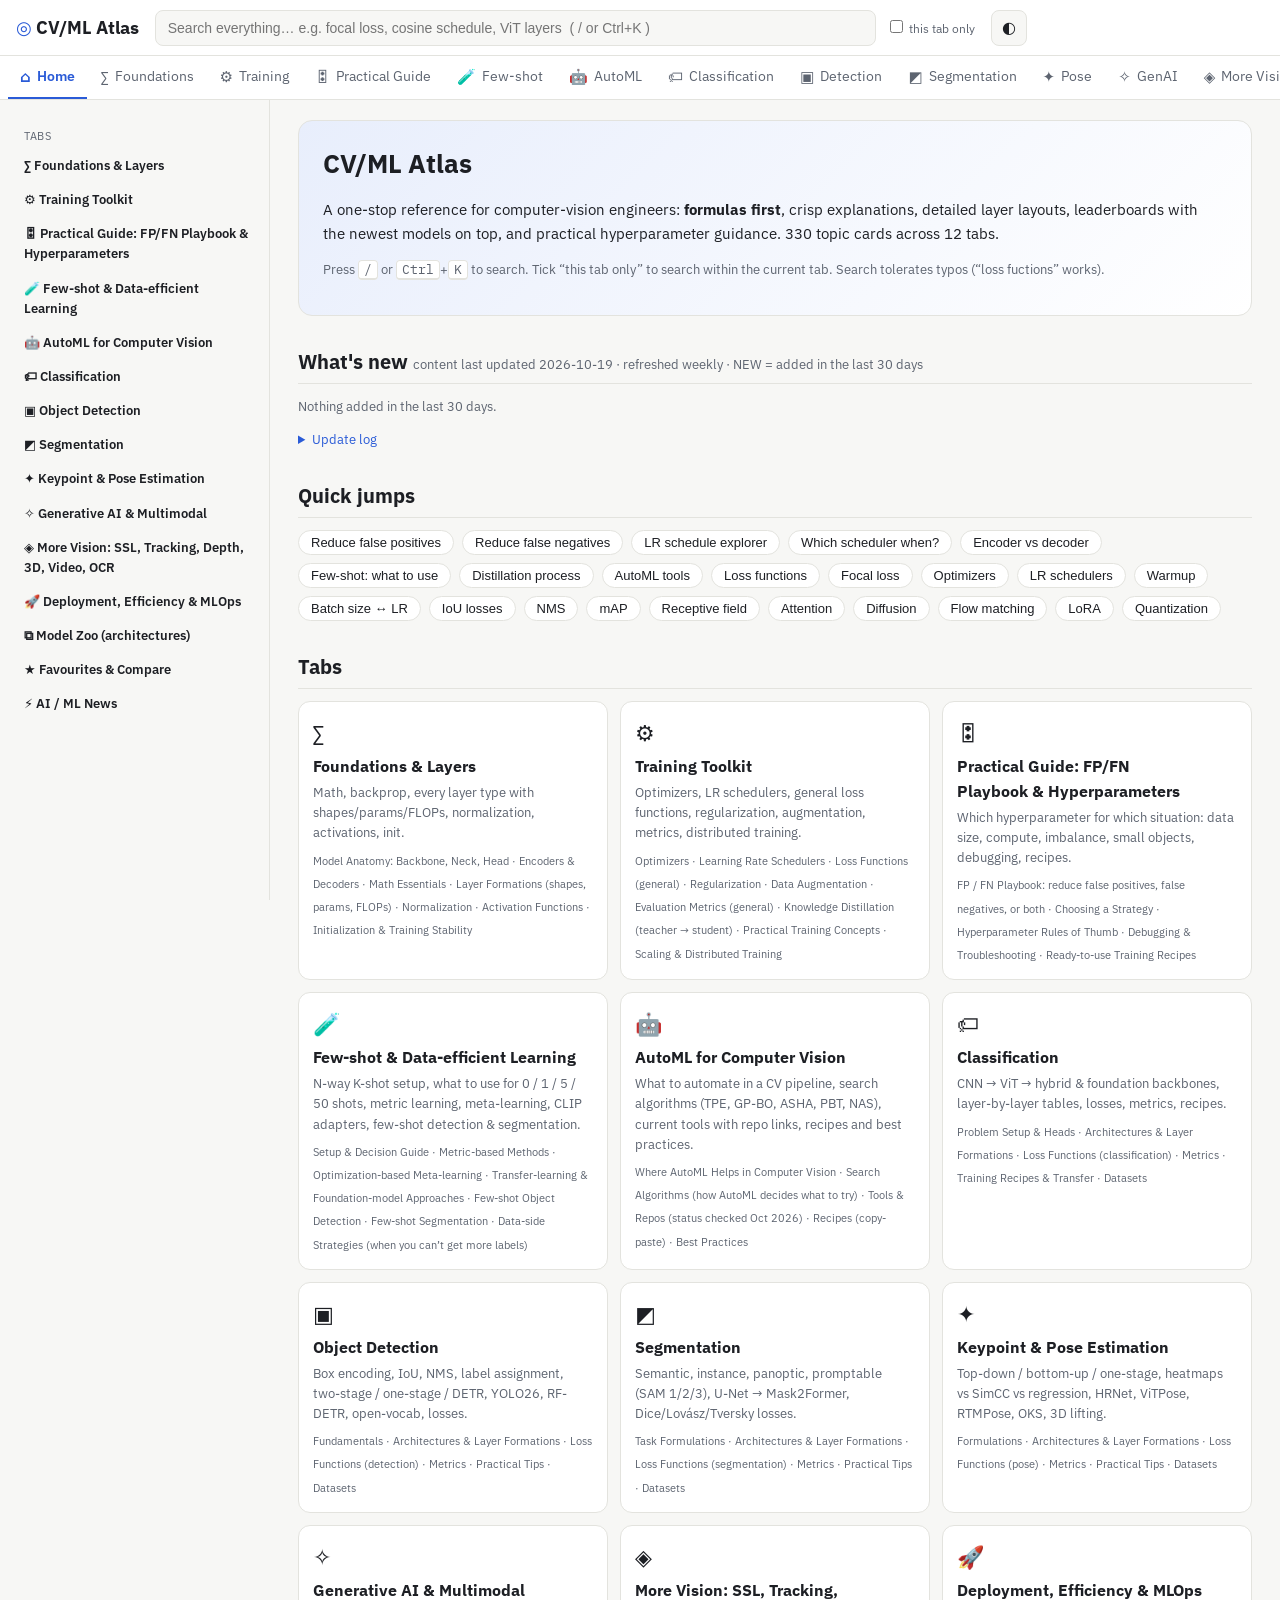
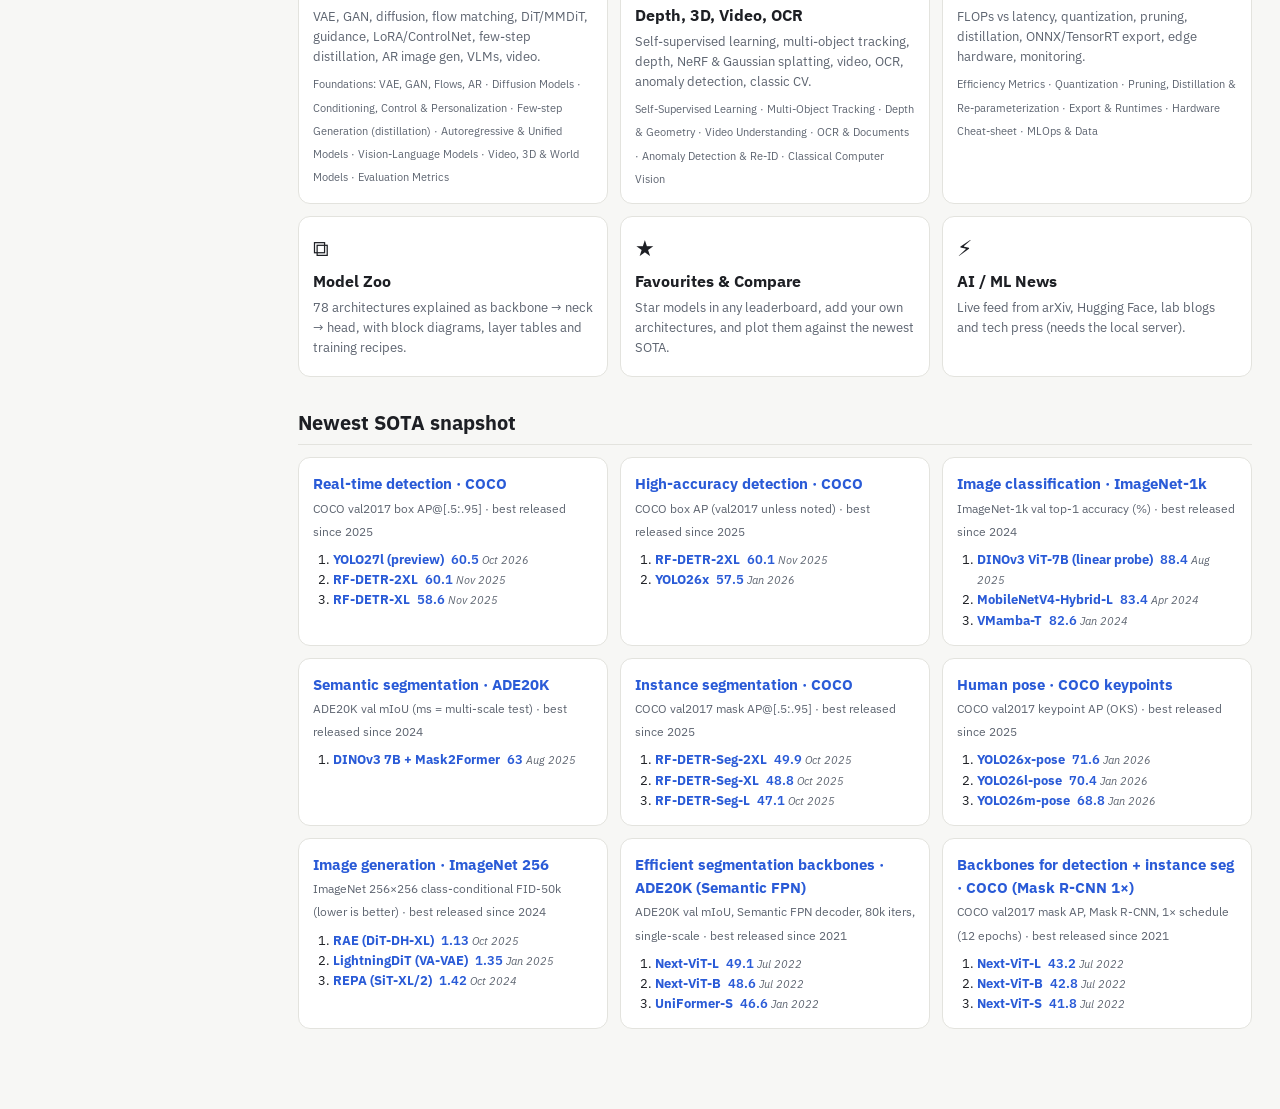
==== commit 8a436724: "Content update 202610191745" ====
--- a/index.html
+++ b/index.html
@@ -28,7 +28,7 @@
 </div>
 
 <!-- content (order = tab order) -->
-<script>window.CV_CONTENT_VERSION = "202610191723";</script>
+<script>window.CV_CONTENT_VERSION = "202610191745";</script>
 <script src="js/core.js"></script>
 <script src="data/foundations.js"></script>
 <script src="data/training.js"></script>
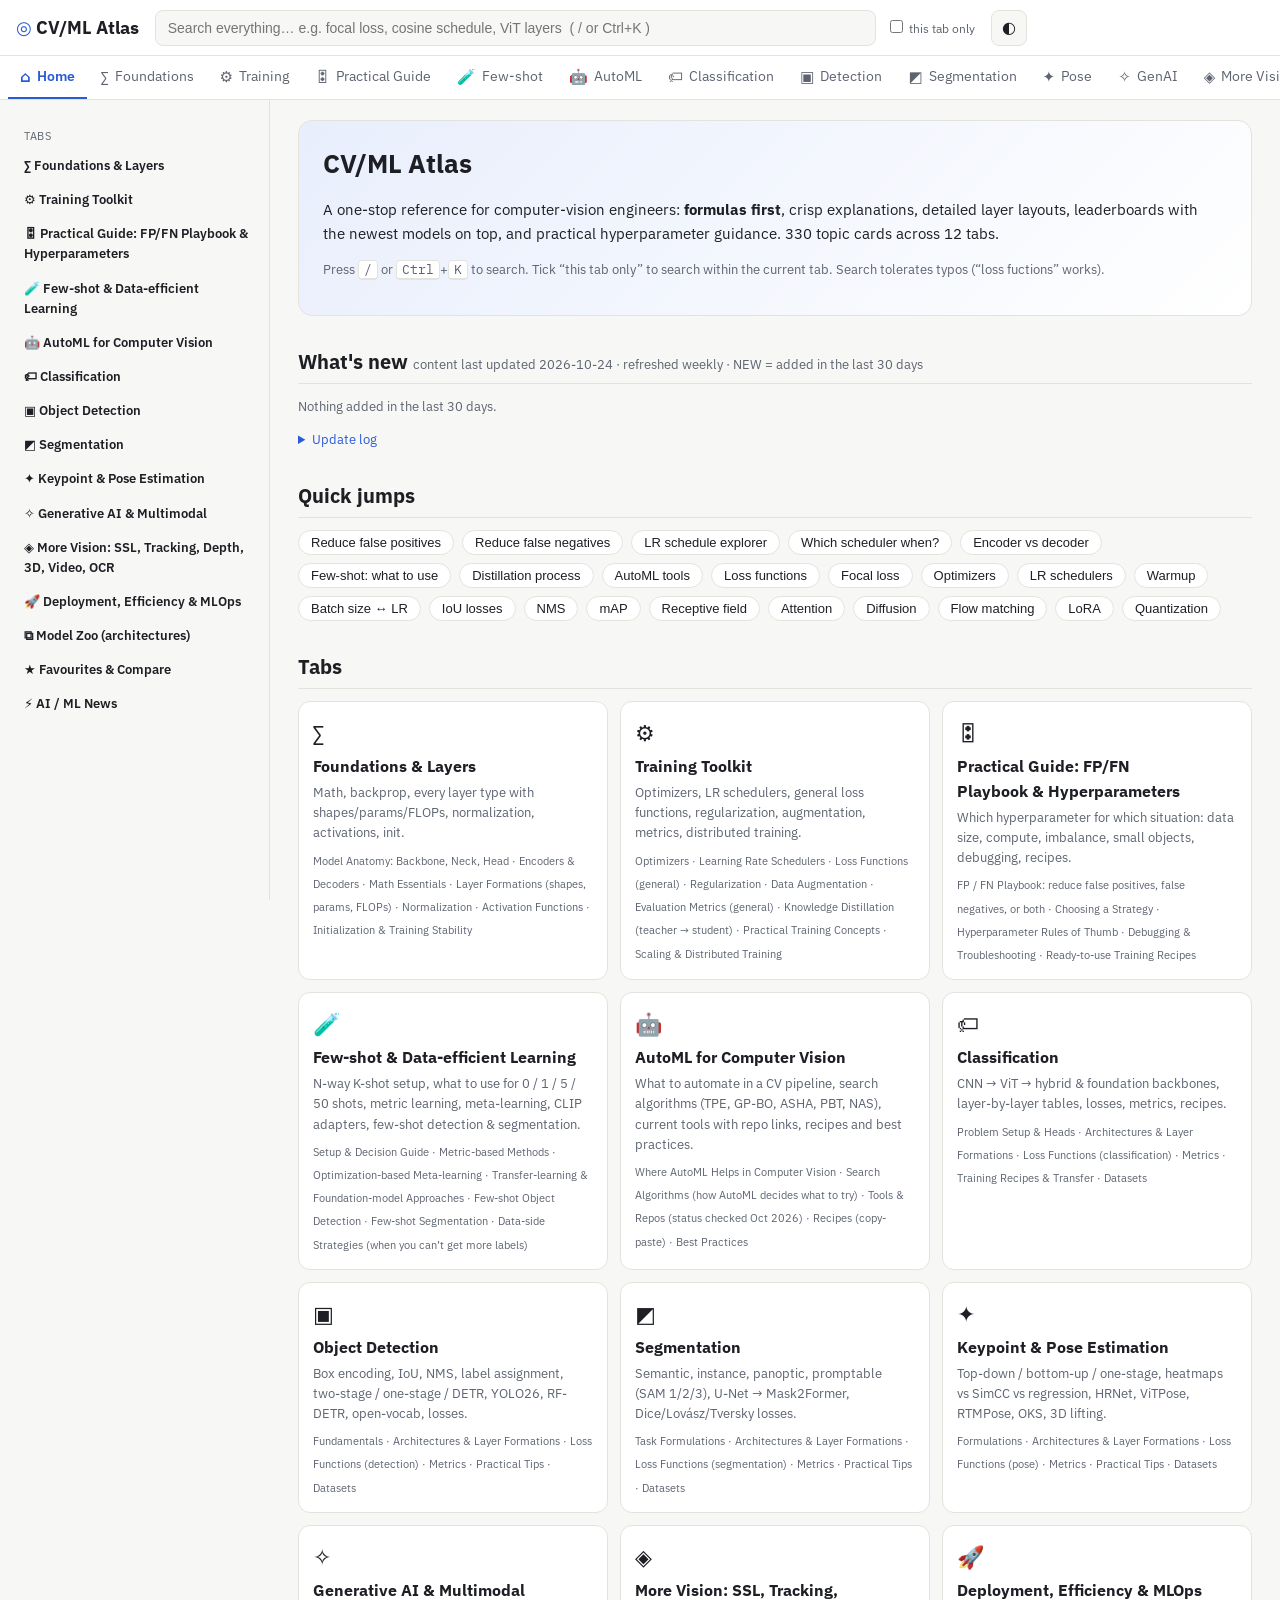
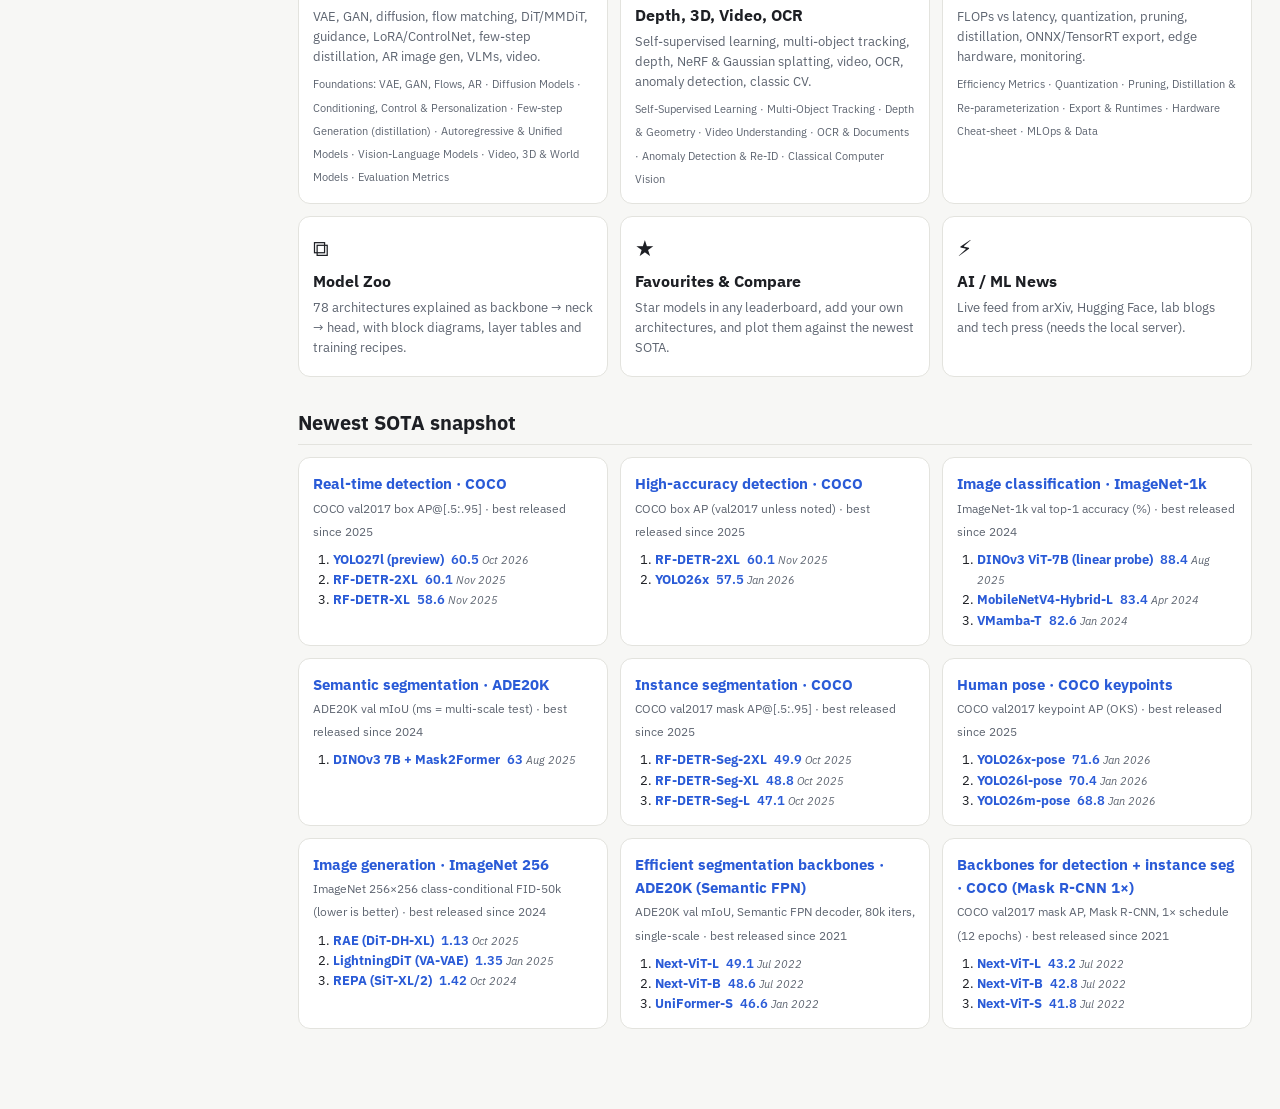
==== commit f43335e5: "Content update 202610241553" ====
--- a/index.html
+++ b/index.html
@@ -28,7 +28,7 @@
 </div>
 
 <!-- content (order = tab order) -->
-<script>window.CV_CONTENT_VERSION = "202610191745";</script>
+<script>window.CV_CONTENT_VERSION = "202610241553";</script>
 <script src="js/core.js"></script>
 <script src="data/foundations.js"></script>
 <script src="data/training.js"></script>
